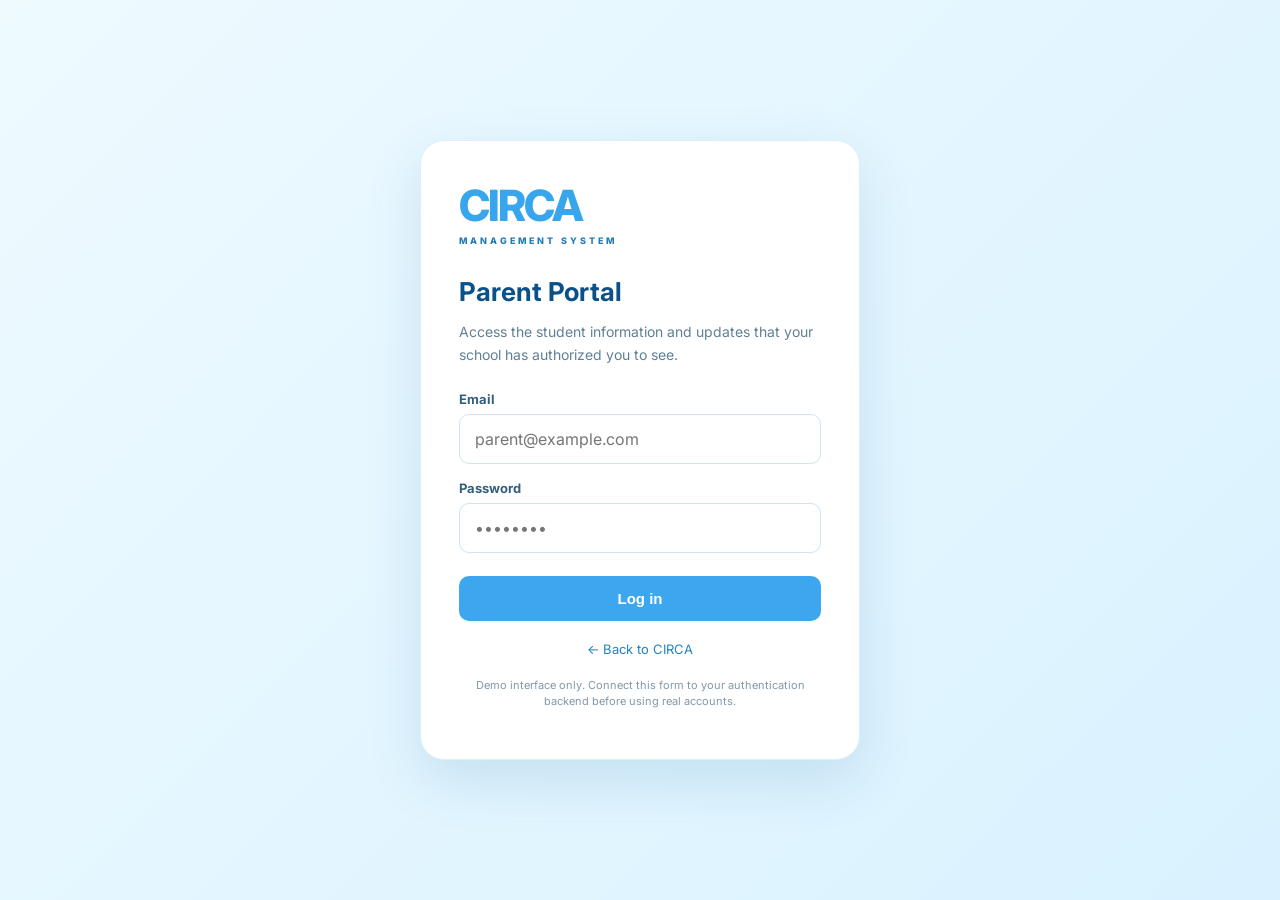
==== parent-login.html @ 3132af3d "Add files via upload" ====
<!DOCTYPE html>
<html lang="en">
<head>
  <meta charset="UTF-8">
  <meta name="viewport" content="width=device-width, initial-scale=1.0">
  <title>Parent Portal — CIRCA</title>
  <link rel="stylesheet" href="styles.css">
  <style>
    body{min-height:100vh;background:linear-gradient(135deg,#eefaff,#d9f2ff)}
    .login-page{min-height:100vh;display:grid;place-items:center;padding:30px}
    .login-box{width:min(440px,100%);background:#fff;border:1px solid #dceff8;border-radius:24px;padding:38px;box-shadow:0 20px 55px rgba(20,100,155,.14)}
    .login-brand{font-size:43px;font-weight:800;letter-spacing:-2px;color:#38a6ed}
    .login-brand small{display:block;font-size:9px;letter-spacing:3px;color:#227bb7;margin-top:4px}
    .login-box h1{font-size:26px;margin:30px 0 8px;color:#0a5089}
    .login-box .intro{color:#607f96;font-size:14px;line-height:1.6;margin-bottom:25px}
    label{display:block;font-size:13px;font-weight:700;color:#315f7e;margin:16px 0 7px}
    input{width:100%;padding:14px 15px;border:1px solid #cfe4ef;border-radius:10px;outline:none;font:inherit}
    input:focus{border-color:#3ca7ee;box-shadow:0 0 0 3px #e8f6ff}
    .submit{width:100%;margin-top:23px;padding:14px;border:0;border-radius:10px;background:#3ca7ee;color:#fff;font-weight:700;font-size:15px;cursor:pointer}
    .back{display:block;text-align:center;margin-top:20px;font-size:13px;color:#2383c1}
    .note{font-size:11px;color:#8298a8;text-align:center;margin-top:20px;line-height:1.5}
  </style>
</head>
<body>
  <main class="login-page">
    <form class="login-box" onsubmit="demoLogin(event)">
      <a href="index.html" class="login-brand">CIRCA<small>MANAGEMENT SYSTEM</small></a>
      <h1>Parent Portal</h1>
      <p class="intro">Access the student information and updates that your school has authorized you to see.</p>

      <label for="email">Email</label><input id="email" type="email" placeholder="parent@example.com" required><label for="password">Password</label><input id="password" type="password" placeholder="••••••••" required>

      <button class="submit" type="submit">Log in</button>
      <a class="back" href="index.html">← Back to CIRCA</a>
      <p class="note">Demo interface only. Connect this form to your authentication backend before using real accounts.</p>
    </form>
  </main>
  <script>
    function demoLogin(event){
      event.preventDefault();
      alert("Demo login: connect this form to your CIRCA authentication system.");
    }
  </script>
</body>
</html>
---- styles.css ----
@import url('https://fonts.googleapis.com/css2?family=Inter:wght@400;500;600;700;800&display=swap');

:root{
  --blue:#3ca7ee;
  --blue-dark:#07569b;
  --blue-soft:#eaf7ff;
  --text:#0c477c;
  --muted:#4f7190;
  --white:#fff;
  --border:#d9edf9;
  --shadow:0 16px 45px rgba(19,105,164,.13);
}
*{box-sizing:border-box}
html{scroll-behavior:smooth}
body{margin:0;font-family:Inter,Arial,sans-serif;color:var(--text);background:#fff}
a{text-decoration:none;color:inherit}
.site-header{height:94px;display:flex;align-items:center;padding:0 5.2%;border-bottom:1px solid #e5f2f9;background:#fff;position:relative;z-index:20}
.brand{display:flex;flex-direction:column;line-height:1}
.brand-main{font-size:54px;font-weight:800;letter-spacing:-3px;color:var(--blue)}
.brand-sub{font-size:11px;letter-spacing:4px;margin-top:7px;color:#2b7fbd}
.desktop-nav{display:flex;gap:46px;margin-left:auto;margin-right:42px;font-size:15px;font-weight:600}
.desktop-nav a{padding:10px 0}
.desktop-nav .active{color:var(--blue);border-bottom:2px solid var(--blue)}
.menu-button{border:0;background:#e9f6ff;color:#075d9f;border-radius:11px;width:48px;height:48px;font-size:27px;cursor:pointer}
.portal-menu{position:absolute;right:5.2%;top:80px;width:305px;background:white;border:1px solid #e0eef6;border-radius:16px;box-shadow:var(--shadow);padding:13px;z-index:30;display:none}
.portal-menu.open{display:block}
.portal-title{font-size:25px;font-weight:800;color:var(--blue);padding:8px 10px 14px;border-bottom:1px solid var(--border)}
.portal-menu a{display:flex;align-items:center;gap:13px;padding:17px 10px;border-bottom:1px solid #edf4f8;font-size:14px;color:#123f65}
.portal-menu a:last-child{border-bottom:0}
.portal-menu a b{margin-left:auto;font-size:22px;color:var(--blue)}
.hero{min-height:560px;display:grid;grid-template-columns:46% 54%;overflow:hidden;background:linear-gradient(120deg,#eefaff,#dff3ff)}
.hero-copy{padding:57px 7% 65px 10%;position:relative;z-index:2}
.eyebrow{margin:0 0 9px;color:var(--blue);font-weight:800;letter-spacing:2px;font-size:17px}
.hero h1{margin:0;color:#36a4ed;font-size:86px;line-height:.95;letter-spacing:-6px}
.hero-system-name{font-size:20px;letter-spacing:5px;font-weight:700;color:#116da9;margin-top:7px}
.hero h2{font-size:25px;line-height:1.22;margin:31px 0 17px;max-width:560px;color:#07569b}
.hero-description{font-size:15px;line-height:1.65;max-width:560px;color:#376b92}
.login-grid{display:grid;grid-template-columns:1fr 1fr;gap:10px;max-width:500px;margin-top:25px}
.login-card{display:flex;align-items:center;gap:12px;padding:17px 18px;border-radius:12px;background:#3ba8ed;color:white;font-size:14px;font-weight:600;box-shadow:0 8px 20px rgba(38,151,224,.15);transition:.2s}
.login-card:hover{transform:translateY(-2px);background:#2399e5}
.login-card b{margin-left:auto;font-size:21px}
.hero-visual{position:relative;min-height:560px;overflow:hidden;background:linear-gradient(145deg,#d9f3ff 0%,#9ddcff 100%)}
.campus-glow{position:absolute;inset:-10% -5% 0 0;background:radial-gradient(circle at 50% 20%,#fff 0,rgba(255,255,255,.3) 24%,transparent 55%)}
.student-illustration{position:absolute;inset:0;overflow:hidden}
.sun{position:absolute;width:150px;height:150px;border-radius:50%;background:#fff8c9;right:21%;top:8%;opacity:.8}
.building{position:absolute;bottom:30%;background:#fff;box-shadow:0 12px 30px rgba(27,110,158,.12)}
.b1{width:45%;height:43%;right:4%;transform:skewY(-3deg)}
.b2{width:28%;height:35%;right:43%;background:#e9f8ff}
.b3{width:20%;height:27%;right:67%;background:#c7eaff}
.student-head{position:absolute;width:120px;height:120px;border-radius:50%;background:#f0bb91;right:35%;top:22%;z-index:4}
.student-hair{position:absolute;width:140px;height:100px;border-radius:60% 60% 30% 40%;background:#553a32;right:33.7%;top:18%;z-index:5}
.student-body{position:absolute;width:260px;height:300px;border-radius:100px 100px 25px 25px;background:#173f6c;right:25%;bottom:-4%;z-index:3}
.book{position:absolute;height:120px;width:210px;border-radius:8px;background:#d9f5ff;right:22%;bottom:9%;z-index:7;transform:rotate(-9deg);box-shadow:0 7px 20px rgba(20,90,130,.2)}
.book2{right:28%;bottom:11%;background:#fff;transform:rotate(6deg)}
.person{position:absolute;width:38px;height:90px;border-radius:20px 20px 4px 4px;background:#4d92bd;bottom:22%;z-index:2}
.person:before{content:"";position:absolute;width:31px;height:31px;border-radius:50%;background:#d99d76;top:-27px;left:4px}
.p1{right:10%}.p2{right:17%;background:#70b9dd;bottom:17%}.p3{right:5%;bottom:30%;background:#91cce5}
.hero-quote{position:absolute;right:7%;bottom:8%;z-index:8;color:white;font-family:cursive;font-size:28px;line-height:1.1;text-align:right;text-shadow:0 2px 8px rgba(0,65,105,.25)}
.features{padding:45px 6% 55px;text-align:center;background:white}
.centered{text-align:center}
.features>h2{font-size:27px;margin:8px 0 35px;color:#0b4f89}
.feature-grid{display:grid;grid-template-columns:repeat(5,1fr);gap:25px}
.feature-grid article{padding:4px 10px}
.feature-icon{width:58px;height:58px;border-radius:50%;background:#e9f6ff;color:#178bd4;display:grid;place-items:center;margin:auto;font-size:30px}
.feature-grid h3{font-size:15px;margin:15px 0 8px}
.feature-grid p{font-size:13px;line-height:1.6;color:var(--muted);margin:0}
.contact-section{margin:0 6% 55px;padding:42px 5%;border-radius:24px;background:#eef9ff;display:flex;align-items:center;justify-content:space-between;gap:25px}
.contact-section h2{margin:5px 0 10px;font-size:27px}
.contact-section p:last-child{margin:0;color:var(--muted)}
.outline-button{border:1px solid var(--blue);color:#0879bf;padding:13px 21px;border-radius:10px;font-weight:700;white-space:nowrap}
footer{text-align:center;padding:22px;color:#2186c7;font-size:12px;letter-spacing:4px;background:#eef9ff}
@media(max-width:900px){
  .hero{grid-template-columns:1fr}
  .hero-copy{padding:45px 8%}
  .hero-visual{min-height:390px}
  .feature-grid{grid-template-columns:repeat(2,1fr)}
  .desktop-nav{display:none}
}
@media(max-width:560px){
  .site-header{height:78px;padding:0 5%}.brand-main{font-size:39px}.brand-sub{font-size:8px;letter-spacing:2.5px}
  .portal-menu{right:5%;top:69px;width:90%}
  .hero h1{font-size:64px}.hero-system-name{font-size:15px;letter-spacing:3px}
  .login-grid{grid-template-columns:1fr}
  .feature-grid{grid-template-columns:1fr}
  .contact-section{display:block}.outline-button{display:inline-block;margin-top:20px}
}
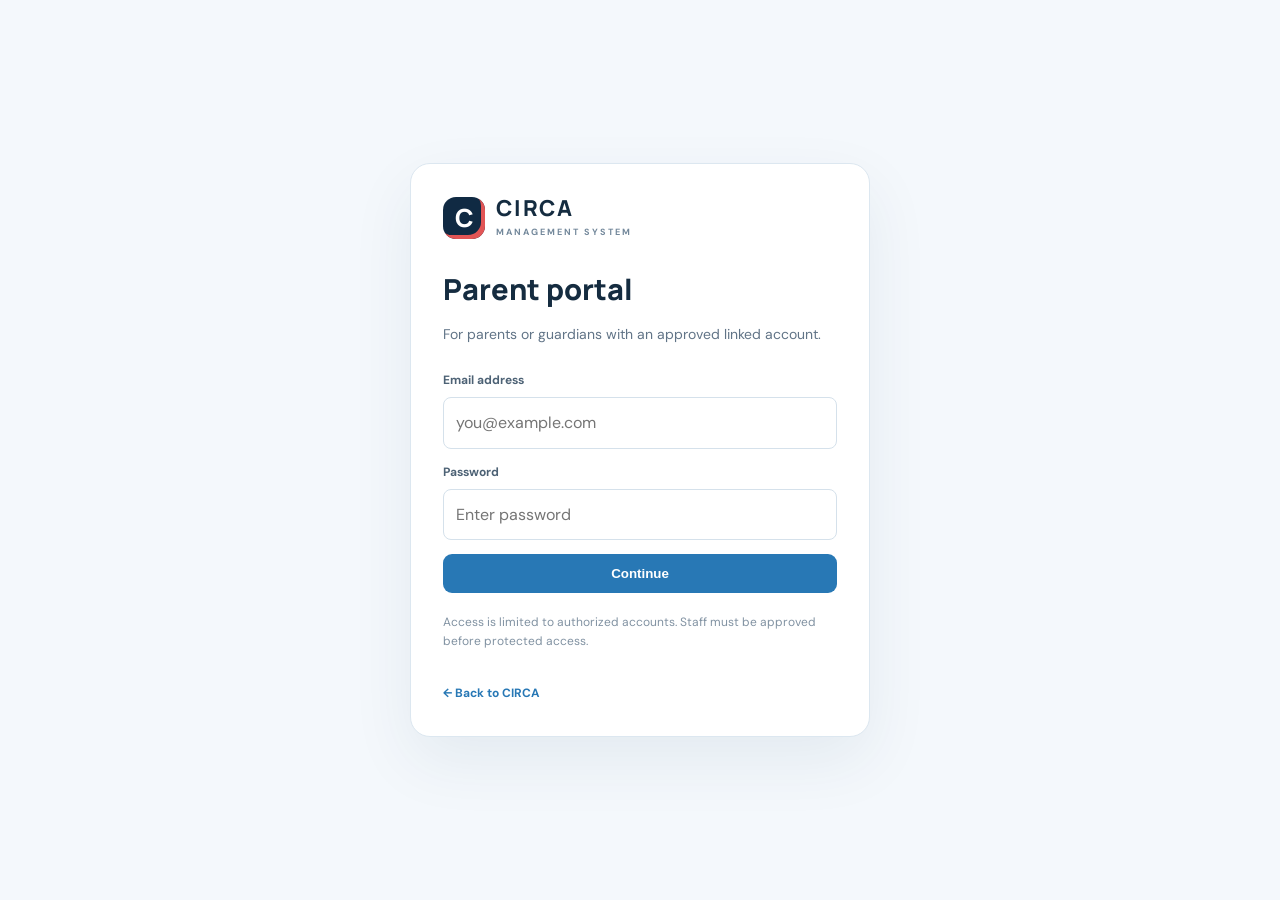
==== commit 38f47aab: "Add files via upload" ====
--- a/parent-login.html
+++ b/parent-login.html
@@ -1,45 +1 @@
-<!DOCTYPE html>
-<html lang="en">
-<head>
-  <meta charset="UTF-8">
-  <meta name="viewport" content="width=device-width, initial-scale=1.0">
-  <title>Parent Portal — CIRCA</title>
-  <link rel="stylesheet" href="styles.css">
-  <style>
-    body{min-height:100vh;background:linear-gradient(135deg,#eefaff,#d9f2ff)}
-    .login-page{min-height:100vh;display:grid;place-items:center;padding:30px}
-    .login-box{width:min(440px,100%);background:#fff;border:1px solid #dceff8;border-radius:24px;padding:38px;box-shadow:0 20px 55px rgba(20,100,155,.14)}
-    .login-brand{font-size:43px;font-weight:800;letter-spacing:-2px;color:#38a6ed}
-    .login-brand small{display:block;font-size:9px;letter-spacing:3px;color:#227bb7;margin-top:4px}
-    .login-box h1{font-size:26px;margin:30px 0 8px;color:#0a5089}
-    .login-box .intro{color:#607f96;font-size:14px;line-height:1.6;margin-bottom:25px}
-    label{display:block;font-size:13px;font-weight:700;color:#315f7e;margin:16px 0 7px}
-    input{width:100%;padding:14px 15px;border:1px solid #cfe4ef;border-radius:10px;outline:none;font:inherit}
-    input:focus{border-color:#3ca7ee;box-shadow:0 0 0 3px #e8f6ff}
-    .submit{width:100%;margin-top:23px;padding:14px;border:0;border-radius:10px;background:#3ca7ee;color:#fff;font-weight:700;font-size:15px;cursor:pointer}
-    .back{display:block;text-align:center;margin-top:20px;font-size:13px;color:#2383c1}
-    .note{font-size:11px;color:#8298a8;text-align:center;margin-top:20px;line-height:1.5}
-  </style>
-</head>
-<body>
-  <main class="login-page">
-    <form class="login-box" onsubmit="demoLogin(event)">
-      <a href="index.html" class="login-brand">CIRCA<small>MANAGEMENT SYSTEM</small></a>
-      <h1>Parent Portal</h1>
-      <p class="intro">Access the student information and updates that your school has authorized you to see.</p>
-
-      <label for="email">Email</label><input id="email" type="email" placeholder="parent@example.com" required><label for="password">Password</label><input id="password" type="password" placeholder="••••••••" required>
-
-      <button class="submit" type="submit">Log in</button>
-      <a class="back" href="index.html">← Back to CIRCA</a>
-      <p class="note">Demo interface only. Connect this form to your authentication backend before using real accounts.</p>
-    </form>
-  </main>
-  <script>
-    function demoLogin(event){
-      event.preventDefault();
-      alert("Demo login: connect this form to your CIRCA authentication system.");
-    }
-  </script>
-</body>
-</html>
+<!doctype html><html lang="en"><head><meta charset="utf-8"><meta name="viewport" content="width=device-width,initial-scale=1"><title>Parent portal — CIRCA</title><link rel="stylesheet" href="styles.css"><link rel="icon" href="favicon.svg" type="image/svg+xml"></head><body style="background:#f4f8fc;min-height:100vh;display:grid;place-items:center;padding:22px"><main style="width:min(460px,100%);background:#fff;border:1px solid #dce7f0;border-radius:20px;padding:32px;box-shadow:0 24px 65px #153b5b12"><a class="brand" href="index.html"><span class="brand-mark">C</span><span><b>CIRCA</b><small>MANAGEMENT SYSTEM</small></span></a><h1 style="font:800 29px Manrope;margin:30px 0 7px">Parent portal</h1><p style="color:#617487;font-size:14px">For parents or guardians with an approved linked account.</p><div class="field" style="margin-top:25px"><label>Email address</label><input type="email" placeholder="you@example.com"></div><div class="field"><label>Password</label><input type="password" placeholder="Enter password"></div><button class="admin-btn" style="width:100%" onclick="document.getElementById('msg').style.display='block'">Continue</button><p id="msg" style="display:none;color:#8a541c;background:#fff3e7;padding:12px;border-radius:8px;font-size:12px">Login is a frontend placeholder. Secure authentication has not been connected yet.</p><p style="font-size:12px;color:#8192a2;margin-top:20px">Access is limited to authorized accounts. Staff must be approved before protected access.</p><a href="index.html" class="text-link">← Back to CIRCA</a></main></body></html>
--- a/styles.css
+++ b/styles.css
@@ -1,86 +1,8 @@
-@import url('https://fonts.googleapis.com/css2?family=Inter:wght@400;500;600;700;800&display=swap');
-
-:root{
-  --blue:#3ca7ee;
-  --blue-dark:#07569b;
-  --blue-soft:#eaf7ff;
-  --text:#0c477c;
-  --muted:#4f7190;
-  --white:#fff;
-  --border:#d9edf9;
-  --shadow:0 16px 45px rgba(19,105,164,.13);
-}
-*{box-sizing:border-box}
-html{scroll-behavior:smooth}
-body{margin:0;font-family:Inter,Arial,sans-serif;color:var(--text);background:#fff}
-a{text-decoration:none;color:inherit}
-.site-header{height:94px;display:flex;align-items:center;padding:0 5.2%;border-bottom:1px solid #e5f2f9;background:#fff;position:relative;z-index:20}
-.brand{display:flex;flex-direction:column;line-height:1}
-.brand-main{font-size:54px;font-weight:800;letter-spacing:-3px;color:var(--blue)}
-.brand-sub{font-size:11px;letter-spacing:4px;margin-top:7px;color:#2b7fbd}
-.desktop-nav{display:flex;gap:46px;margin-left:auto;margin-right:42px;font-size:15px;font-weight:600}
-.desktop-nav a{padding:10px 0}
-.desktop-nav .active{color:var(--blue);border-bottom:2px solid var(--blue)}
-.menu-button{border:0;background:#e9f6ff;color:#075d9f;border-radius:11px;width:48px;height:48px;font-size:27px;cursor:pointer}
-.portal-menu{position:absolute;right:5.2%;top:80px;width:305px;background:white;border:1px solid #e0eef6;border-radius:16px;box-shadow:var(--shadow);padding:13px;z-index:30;display:none}
-.portal-menu.open{display:block}
-.portal-title{font-size:25px;font-weight:800;color:var(--blue);padding:8px 10px 14px;border-bottom:1px solid var(--border)}
-.portal-menu a{display:flex;align-items:center;gap:13px;padding:17px 10px;border-bottom:1px solid #edf4f8;font-size:14px;color:#123f65}
-.portal-menu a:last-child{border-bottom:0}
-.portal-menu a b{margin-left:auto;font-size:22px;color:var(--blue)}
-.hero{min-height:560px;display:grid;grid-template-columns:46% 54%;overflow:hidden;background:linear-gradient(120deg,#eefaff,#dff3ff)}
-.hero-copy{padding:57px 7% 65px 10%;position:relative;z-index:2}
-.eyebrow{margin:0 0 9px;color:var(--blue);font-weight:800;letter-spacing:2px;font-size:17px}
-.hero h1{margin:0;color:#36a4ed;font-size:86px;line-height:.95;letter-spacing:-6px}
-.hero-system-name{font-size:20px;letter-spacing:5px;font-weight:700;color:#116da9;margin-top:7px}
-.hero h2{font-size:25px;line-height:1.22;margin:31px 0 17px;max-width:560px;color:#07569b}
-.hero-description{font-size:15px;line-height:1.65;max-width:560px;color:#376b92}
-.login-grid{display:grid;grid-template-columns:1fr 1fr;gap:10px;max-width:500px;margin-top:25px}
-.login-card{display:flex;align-items:center;gap:12px;padding:17px 18px;border-radius:12px;background:#3ba8ed;color:white;font-size:14px;font-weight:600;box-shadow:0 8px 20px rgba(38,151,224,.15);transition:.2s}
-.login-card:hover{transform:translateY(-2px);background:#2399e5}
-.login-card b{margin-left:auto;font-size:21px}
-.hero-visual{position:relative;min-height:560px;overflow:hidden;background:linear-gradient(145deg,#d9f3ff 0%,#9ddcff 100%)}
-.campus-glow{position:absolute;inset:-10% -5% 0 0;background:radial-gradient(circle at 50% 20%,#fff 0,rgba(255,255,255,.3) 24%,transparent 55%)}
-.student-illustration{position:absolute;inset:0;overflow:hidden}
-.sun{position:absolute;width:150px;height:150px;border-radius:50%;background:#fff8c9;right:21%;top:8%;opacity:.8}
-.building{position:absolute;bottom:30%;background:#fff;box-shadow:0 12px 30px rgba(27,110,158,.12)}
-.b1{width:45%;height:43%;right:4%;transform:skewY(-3deg)}
-.b2{width:28%;height:35%;right:43%;background:#e9f8ff}
-.b3{width:20%;height:27%;right:67%;background:#c7eaff}
-.student-head{position:absolute;width:120px;height:120px;border-radius:50%;background:#f0bb91;right:35%;top:22%;z-index:4}
-.student-hair{position:absolute;width:140px;height:100px;border-radius:60% 60% 30% 40%;background:#553a32;right:33.7%;top:18%;z-index:5}
-.student-body{position:absolute;width:260px;height:300px;border-radius:100px 100px 25px 25px;background:#173f6c;right:25%;bottom:-4%;z-index:3}
-.book{position:absolute;height:120px;width:210px;border-radius:8px;background:#d9f5ff;right:22%;bottom:9%;z-index:7;transform:rotate(-9deg);box-shadow:0 7px 20px rgba(20,90,130,.2)}
-.book2{right:28%;bottom:11%;background:#fff;transform:rotate(6deg)}
-.person{position:absolute;width:38px;height:90px;border-radius:20px 20px 4px 4px;background:#4d92bd;bottom:22%;z-index:2}
-.person:before{content:"";position:absolute;width:31px;height:31px;border-radius:50%;background:#d99d76;top:-27px;left:4px}
-.p1{right:10%}.p2{right:17%;background:#70b9dd;bottom:17%}.p3{right:5%;bottom:30%;background:#91cce5}
-.hero-quote{position:absolute;right:7%;bottom:8%;z-index:8;color:white;font-family:cursive;font-size:28px;line-height:1.1;text-align:right;text-shadow:0 2px 8px rgba(0,65,105,.25)}
-.features{padding:45px 6% 55px;text-align:center;background:white}
-.centered{text-align:center}
-.features>h2{font-size:27px;margin:8px 0 35px;color:#0b4f89}
-.feature-grid{display:grid;grid-template-columns:repeat(5,1fr);gap:25px}
-.feature-grid article{padding:4px 10px}
-.feature-icon{width:58px;height:58px;border-radius:50%;background:#e9f6ff;color:#178bd4;display:grid;place-items:center;margin:auto;font-size:30px}
-.feature-grid h3{font-size:15px;margin:15px 0 8px}
-.feature-grid p{font-size:13px;line-height:1.6;color:var(--muted);margin:0}
-.contact-section{margin:0 6% 55px;padding:42px 5%;border-radius:24px;background:#eef9ff;display:flex;align-items:center;justify-content:space-between;gap:25px}
-.contact-section h2{margin:5px 0 10px;font-size:27px}
-.contact-section p:last-child{margin:0;color:var(--muted)}
-.outline-button{border:1px solid var(--blue);color:#0879bf;padding:13px 21px;border-radius:10px;font-weight:700;white-space:nowrap}
-footer{text-align:center;padding:22px;color:#2186c7;font-size:12px;letter-spacing:4px;background:#eef9ff}
-@media(max-width:900px){
-  .hero{grid-template-columns:1fr}
-  .hero-copy{padding:45px 8%}
-  .hero-visual{min-height:390px}
-  .feature-grid{grid-template-columns:repeat(2,1fr)}
-  .desktop-nav{display:none}
-}
-@media(max-width:560px){
-  .site-header{height:78px;padding:0 5%}.brand-main{font-size:39px}.brand-sub{font-size:8px;letter-spacing:2.5px}
-  .portal-menu{right:5%;top:69px;width:90%}
-  .hero h1{font-size:64px}.hero-system-name{font-size:15px;letter-spacing:3px}
-  .login-grid{grid-template-columns:1fr}
-  .feature-grid{grid-template-columns:1fr}
-  .contact-section{display:block}.outline-button{display:inline-block;margin-top:20px}
-}
+@import url('https://fonts.googleapis.com/css2?family=DM+Sans:wght@400;500;600;700&family=Manrope:wght@400;500;600;700;800&display=swap');
+:root{--navy:#102a43;--blue:#2878b5;--sky:#eaf5ff;--pale:#f5f9fd;--red:#e25555;--ink:#152c40;--muted:#617487;--line:#dce7f0;--white:#fff;--shadow:0 24px 65px #153b5b12}
+*{box-sizing:border-box}html{scroll-behavior:smooth}body{margin:0;color:var(--ink);font-family:'DM Sans',sans-serif;background:#fff;line-height:1.6}a{color:inherit;text-decoration:none}.site-header{height:88px;display:flex;align-items:center;justify-content:space-between;padding:0 6.5%;border-bottom:1px solid #edf2f7;background:#ffffffed;position:sticky;top:0;z-index:20;backdrop-filter:blur(16px)}.brand{display:flex;align-items:center;gap:11px}.brand-mark{width:42px;height:42px;border-radius:13px;background:var(--navy);color:white;display:grid;place-items:center;font:800 25px Manrope;box-shadow:inset -4px -4px 0 #e25555}.brand b{display:block;font:800 22px Manrope;letter-spacing:2px;line-height:1.1}.brand small{display:block;font-size:9px;font-weight:700;letter-spacing:2px;color:#73889b;margin-top:5px}.nav{display:flex;gap:34px;color:#51677b;font-weight:600;font-size:14px}.nav a:hover,footer a:hover{color:var(--blue)}.menu-toggle{display:none;background:none;border:0;font-size:25px;color:var(--navy)}
+.hero{padding:80px 7% 74px;display:grid;grid-template-columns:1.03fr .97fr;align-items:center;gap:5%;min-height:570px;overflow:hidden;background:radial-gradient(ellipse at 78% 42%,#eaf5ff 0,transparent 39%),linear-gradient(110deg,#fff 48%,#f8fbff)}.hero-copy{max-width:590px}.eyebrow{color:var(--blue);font-size:11px;letter-spacing:2.2px;font-weight:800}.hero h1,.section h2,.contact-band h2{font:800 clamp(38px,4.3vw,62px)/1.12 Manrope;letter-spacing:-2.3px;margin:20px 0}.hero h1 em{font-style:normal;color:var(--blue)}.hero-copy>p,.section-heading>p,.split p,.contact-band p{color:var(--muted);font-size:16px;max-width:550px}.actions{display:flex;gap:12px;flex-wrap:wrap;margin-top:28px}.btn{display:inline-flex;align-items:center;justify-content:center;gap:18px;border-radius:10px;padding:13px 19px;font-size:13px;font-weight:700;transition:.2s}.btn:hover{transform:translateY(-2px)}.primary{background:var(--navy);color:white;box-shadow:0 9px 20px #102a4324}.secondary{border:1px solid var(--line);background:white}.hero-note{display:flex;align-items:center;gap:9px;color:#7b8b9b;font-size:12px;margin-top:25px}.pulse{width:8px;height:8px;background:#46b58b;border-radius:50%;box-shadow:0 0 0 5px #46b58b19}.hero-art{height:400px;position:relative;display:grid;place-items:center}.art-orbit{position:absolute;border:1px solid #bed9ef;border-radius:50%;width:340px;height:340px}.orbit-two{width:260px;height:260px;border-style:dashed;opacity:.8}.art-center{height:155px;width:155px;border-radius:50%;display:flex;align-items:center;justify-content:center;flex-direction:column;background:linear-gradient(145deg,#fff,#dceeff);box-shadow:0 15px 50px #2c6b9a22;border:1px solid white;color:var(--navy);z-index:2}.art-center span{font:800 57px Manrope;letter-spacing:-5px}.art-center small{font-size:6px;letter-spacing:1px;color:#6e8ca6}.glass-card{position:absolute;display:flex;align-items:center;gap:12px;padding:15px 17px;border:1px solid #ffffffd9;border-radius:15px;background:#ffffffed;box-shadow:var(--shadow);z-index:4}.glass-card b{font-size:12px;display:block}.glass-card small{font-size:10px;color:#8091a1;display:block;margin-top:3px}.card-main{top:42px;left:0}.card-float{top:145px;right:-5px}.card-bottom{bottom:38px;left:30px}.mini-logo{background:var(--navy);color:white;width:37px;height:37px;border-radius:10px;display:grid;place-items:center;font:800 23px Manrope}.check{color:#219a71;margin-left:8px;font-weight:800}.bubble{width:34px;height:34px;display:grid;place-items:center;border-radius:10px;font-size:20px}.blue{background:#e5f3ff;color:var(--blue)}.red{background:#fff0ef;color:var(--red)}
+.trust-strip{display:flex;justify-content:space-around;gap:20px;padding:23px 7%;background:#fff;border-top:1px solid #edf2f7;border-bottom:1px solid #edf2f7}.trust-strip div{display:flex;gap:8px;align-items:center;font-size:12px}.trust-strip b{color:var(--navy)}.trust-strip span{color:#8a9aaa}.section{padding:88px 7%}.section-heading{text-align:center;max-width:690px;margin:0 auto 42px}.section h2{font-size:clamp(30px,3.5vw,44px);letter-spacing:-1.5px;margin:14px 0}.section-heading>p{margin:0 auto}.feature-grid{display:grid;grid-template-columns:repeat(3,1fr);gap:18px}.feature{padding:28px;border:1px solid var(--line);border-radius:16px;background:white;transition:.2s}.feature:hover,.portal-card:hover{transform:translateY(-4px);box-shadow:var(--shadow)}.feature-icon,.portal-symbol{width:45px;height:45px;border-radius:13px;background:var(--sky);color:var(--blue);display:grid;place-items:center;font-size:24px}.feature h3,.portal-card h3{font:700 19px Manrope;margin:21px 0 9px}.feature p,.portal-card p{color:var(--muted);font-size:13px;margin:0}.pale{background:var(--pale)}.portal-grid{display:grid;grid-template-columns:repeat(2,1fr);gap:18px}.portal-card{background:white;border:1px solid var(--line);border-radius:17px;padding:27px;transition:.2s}.portal-card.featured{background:var(--navy);color:white;border-color:var(--navy)}.portal-card.featured p{color:#c1d2df}.portal-tag{display:block;font-size:9px;font-weight:800;letter-spacing:1.4px;color:#7b91a5;margin-top:22px}.featured .portal-tag{color:#8fc8f3}.portal-card h3{margin:7px 0 9px}.text-link{display:inline-block;margin-top:20px;color:var(--blue);font-weight:700;font-size:12px}.featured .text-link{color:#a8dcff}.privacy-note{font-size:12px;color:#73869a;text-align:center;margin:28px auto 0;max-width:760px}.split{display:grid;grid-template-columns:1fr 1fr;align-items:center;gap:9%}.split h2{max-width:500px}.check-list{list-style:none;padding:0;margin-top:23px}.check-list li{padding:7px 0;color:#496276;font-size:14px}.check-list li:before{content:'✓';color:#239b77;font-weight:800;margin-right:11px}.privacy-visual{min-height:310px;border-radius:24px;background:linear-gradient(145deg,#eaf5ff,#f9fcff);display:grid;place-items:center;position:relative;overflow:hidden}.privacy-shield{height:125px;width:125px;border-radius:35px;background:white;display:grid;place-items:center;font-size:55px;color:#269c7b;box-shadow:0 15px 45px #194e7020;border:1px solid #fff;z-index:2}.privacy-line{position:absolute;width:250px;height:250px;border:1px solid #b7d7ee;border-radius:50%}.privacy-chip{position:absolute;background:#fff;padding:10px 13px;border-radius:9px;box-shadow:var(--shadow);font-size:11px;font-weight:700;left:9%;top:20%}.chip-two{left:auto;right:6%;top:36%}.chip-three{left:25%;top:auto;bottom:14%}.contact-band{margin:0 7% 70px;padding:42px 5%;border-radius:22px;background:var(--navy);color:white;display:flex;align-items:center;justify-content:space-between;gap:30px}.contact-band h2{font-size:clamp(26px,3vw,38px);letter-spacing:-1.2px;margin:10px 0}.contact-band p{color:#c1d2df;font-size:13px}.contact-band .eyebrow{color:#8fc8f3}.light{background:white;color:var(--navy);white-space:nowrap}footer{padding:25px 7%;display:flex;align-items:center;justify-content:space-between;gap:20px;border-top:1px solid #edf2f7;color:#8192a2;font-size:11px}footer>div{display:flex;gap:20px}.footer-brand .brand-mark{width:34px;height:34px;font-size:20px}.footer-brand b{font-size:17px}.footer-brand small{font-size:7px}
+.admin-shell{min-height:100vh;background:#f4f8fc}.admin-top{background:var(--navy);color:white;padding:24px 5%;display:flex;align-items:center;justify-content:space-between;gap:20px}.admin-top h1{font:800 24px Manrope;margin:0}.admin-top p{color:#c4d5e3;font-size:12px;margin:3px 0 0}.admin-layout{display:grid;grid-template-columns:230px 1fr;max-width:1440px;margin:auto;min-height:calc(100vh - 90px)}.sidebar{padding:25px 15px;background:#fff;border-right:1px solid var(--line)}.sidebar a{display:flex;gap:11px;padding:12px;border-radius:9px;font-size:13px;color:#52687c;margin-bottom:5px}.sidebar a.active,.sidebar a:hover{background:#eaf5ff;color:var(--blue);font-weight:700}.admin-content{padding:34px 4%}.admin-title{display:flex;justify-content:space-between;align-items:center;gap:15px;flex-wrap:wrap;margin-bottom:24px}.admin-title h2{font:800 28px Manrope;margin:0}.admin-title p{margin:5px 0 0;color:var(--muted);font-size:13px}.admin-btn{background:var(--blue);color:white;border:0;border-radius:9px;padding:12px 16px;font-weight:700;cursor:pointer}.stat-grid{display:grid;grid-template-columns:repeat(4,1fr);gap:14px;margin-bottom:24px}.stat-card,.panel{background:white;border:1px solid var(--line);border-radius:14px;padding:20px}.stat-card small{color:#7c8fa1;font-size:11px}.stat-card strong{display:block;font:800 27px Manrope;margin-top:8px}.panel{margin-bottom:18px}.panel h3{font:700 17px Manrope;margin:0 0 6px}.panel>p{font-size:12px;color:var(--muted);margin:0 0 18px}.form-row{display:grid;grid-template-columns:1fr 1fr;gap:14px}.field{display:flex;flex-direction:column;gap:7px;margin-bottom:14px}.field label{font-size:12px;font-weight:700;color:#4d6275}.field input,.field select{border:1px solid #d5e1eb;border-radius:8px;padding:12px;background:white;font:inherit;color:var(--ink);min-width:0}.hint{font-size:11px;color:#8091a1}.result{display:none;margin-top:15px;padding:14px;border-radius:9px;background:#eaf8f1;color:#176b4c;font-size:13px;overflow-wrap:anywhere}.result.show{display:block}.result code{display:block;margin-top:8px;background:#fff;padding:9px;border-radius:6px;color:#315c49}.table-wrap{overflow-x:auto}table{width:100%;border-collapse:collapse;font-size:12px}th,td{text-align:left;padding:13px 10px;border-bottom:1px solid #edf2f7;white-space:nowrap}th{color:#8292a1;font-size:10px;text-transform:uppercase;letter-spacing:.7px}.status{padding:5px 8px;border-radius:20px;background:#fff3d8;color:#916b12;font-size:10px;font-weight:700}.status.active{background:#e5f8ef;color:#1b865e}.mock-notice{font-size:11px;color:#7b8d9d;margin-top:22px}.empty{padding:24px;text-align:center;color:#8192a2;font-size:13px}
+@media(max-width:850px){.site-header{height:74px}.nav{display:none;position:absolute;top:73px;left:0;right:0;background:white;padding:18px 7%;border-bottom:1px solid var(--line);flex-direction:column;gap:17px}.nav.open{display:flex}.menu-toggle{display:block}.hero{grid-template-columns:1fr;padding-top:58px}.hero-art{height:330px;margin-top:12px}.trust-strip{flex-wrap:wrap;justify-content:flex-start}.feature-grid{grid-template-columns:1fr}.portal-grid{grid-template-columns:1fr}.split{grid-template-columns:1fr}.privacy-visual{min-height:280px}.contact-band{align-items:flex-start;flex-direction:column}.admin-layout{grid-template-columns:1fr}.sidebar{display:flex;overflow:auto;padding:10px;border-right:0;border-bottom:1px solid var(--line)}.sidebar a{white-space:nowrap;margin:0}.stat-grid{grid-template-columns:repeat(2,1fr)}}
+@media(max-width:520px){.hero{padding-left:6%;padding-right:6%}.hero h1{font-size:40px}.hero-art{transform:scale(.9);margin-left:-15px;margin-right:-15px}.card-float{right:0}.section{padding:65px 6%}.trust-strip{padding:20px 6%}.trust-strip div{width:100%}.contact-band{margin:0 5% 45px;padding:30px 24px}footer{flex-wrap:wrap;padding:25px 6%}.form-row{grid-template-columns:1fr}.admin-content{padding:24px 4%}.stat-grid{gap:9px}.stat-card{padding:14px}.stat-card strong{font-size:23px}}
